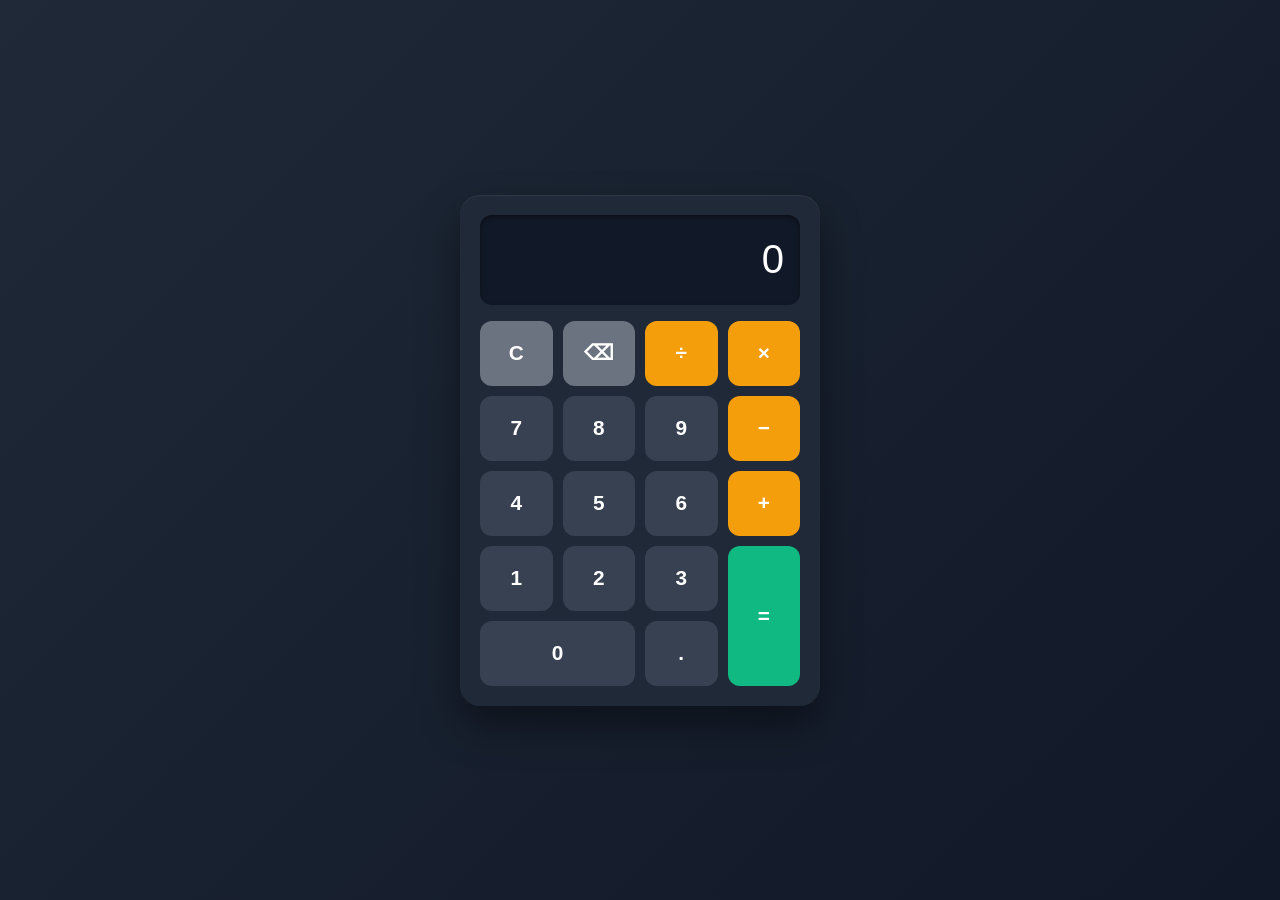
==== WEBDEV-L2-CALCULATOR/index.html @ feb8914d "Add files via upload" ====
<!DOCTYPE html>
<html lang="en">
<head>
  <meta charset="UTF-8">
  <meta name="viewport" content="width=device-width, initial-scale=1.0">
  <title>Vanilla JS Calculator</title>
  <link rel="stylesheet" href="style.css">
</head>
<body>

  <main class="calculator">
    <div class="display" id="display" aria-live="polite">0</div>

    <div class="buttons" id="buttons">
      <button class="control" data-action="clear">C</button>
      <button class="control" data-action="backspace">⌫</button>
      <button class="operator" data-operator="/">÷</button>
      <button class="operator" data-operator="*">×</button>

      <button data-number="7">7</button>
      <button data-number="8">8</button>
      <button data-number="9">9</button>
      <button class="operator" data-operator="-">−</button>

      <button data-number="4">4</button>
      <button data-number="5">5</button>
      <button data-number="6">6</button>
      <button class="operator" data-operator="+">+</button>

      <button data-number="1">1</button>
      <button data-number="2">2</button>
      <button data-number="3">3</button>
      <button class="equals" data-action="equals">=</button>

      <button class="zero" data-number="0">0</button>
      <button data-action="decimal">.</button>
    </div>
  </main>

  <script src="script.js"></script>
</body>
</html>
---- WEBDEV-L2-CALCULATOR/style.css ----
* {
  box-sizing: border-box;
  margin: 0;
  padding: 0;
}

body {
  min-height: 100vh;
  display: flex;
  justify-content: center;
  align-items: center;
  background: linear-gradient(135deg, #1f2937, #111827);
  font-family: Arial, Helvetica, sans-serif;
}

.calculator {
  width: min(90vw, 360px);
  padding: 20px;
  background: #1f2937;
  border-radius: 20px;
  box-shadow:
    0 20px 40px rgba(0, 0, 0, 0.4),
    inset 0 1px 1px rgba(255, 255, 255, 0.08);
}

.display {
  width: 100%;
  min-height: 90px;
  margin-bottom: 16px;
  padding: 20px 16px;

  display: flex;
  align-items: center;
  justify-content: flex-end;

  background: #111827;
  color: #ffffff;
  border-radius: 12px;

  font-size: clamp(1.8rem, 8vw, 2.5rem);
  font-weight: 500;
  overflow-x: auto;
  white-space: nowrap;

  box-shadow: inset 0 2px 5px rgba(0, 0, 0, 0.4);
}

.buttons {
  display: grid;
  grid-template-columns: repeat(4, 1fr);
  gap: 10px;
}

button {
  min-height: 65px;
  border: none;
  border-radius: 12px;

  background: #374151;
  color: #ffffff;

  font-size: 1.3rem;
  font-weight: 600;

  cursor: pointer;
  transition:
    background-color 0.15s ease,
    transform 0.1s ease;
}

button:hover {
  background: #4b5563;
}

button:active {
  transform: scale(0.95);
}

.operator {
  background: #f59e0b;
  color: #ffffff;
}

.operator:hover {
  background: #d97706;
}

.control {
  background: #6b7280;
}

.control:hover {
  background: #9ca3af;
}

.equals {
  grid-row: span 2;
  background: #10b981;
}

.equals:hover {
  background: #059669;
}

.zero {
  grid-column: span 2;
}

/* Make the calculator comfortable on small screens */
@media (max-height: 650px) {
  .calculator {
    padding: 14px;
  }

  .display {
    min-height: 70px;
    margin-bottom: 10px;
  }

  button {
    min-height: 52px;
  }

  .buttons {
    gap: 7px;
  }
}
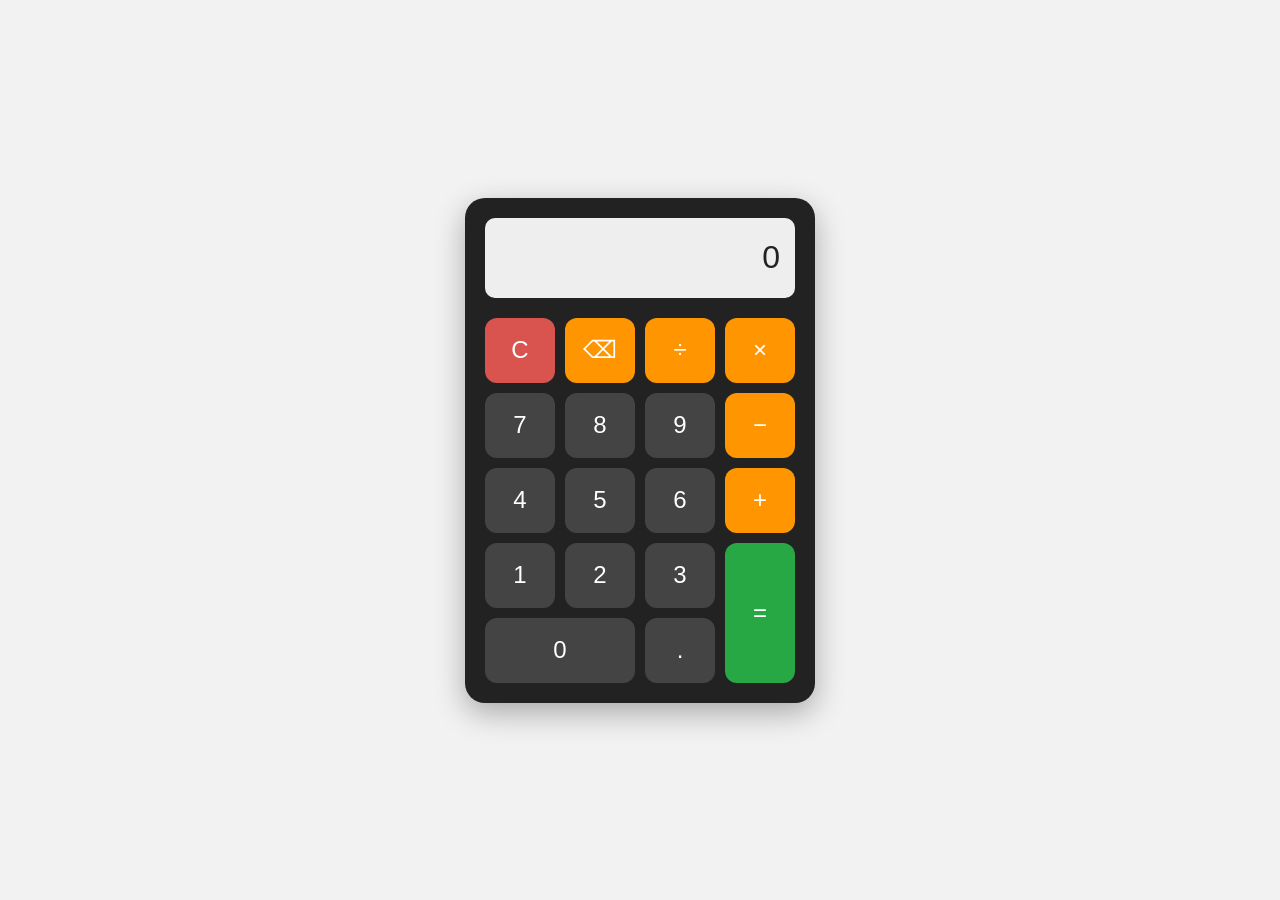
==== commit ab95afe2: "Add files via upload" ====
--- a/WEBDEV-L2-CALCULATOR/index.html
+++ b/WEBDEV-L2-CALCULATOR/index.html
@@ -1,42 +1,48 @@
 <!DOCTYPE html>
 <html lang="en">
 <head>
-  <meta charset="UTF-8">
-  <meta name="viewport" content="width=device-width, initial-scale=1.0">
-  <title>Vanilla JS Calculator</title>
-  <link rel="stylesheet" href="style.css">
+    <meta charset="UTF-8">
+    <meta name="viewport" content="width=device-width, initial-scale=1.0">
+    <title>Calculator</title>
+    <link rel="stylesheet" href="style.css">
 </head>
+
 <body>
 
-  <main class="calculator">
-    <div class="display" id="display" aria-live="polite">0</div>
+    <div class="calculator">
 
-    <div class="buttons" id="buttons">
-      <button class="control" data-action="clear">C</button>
-      <button class="control" data-action="backspace">⌫</button>
-      <button class="operator" data-operator="/">÷</button>
-      <button class="operator" data-operator="*">×</button>
+        <div class="display">
+            <input type="text" id="display" value="0" readonly>
+        </div>
 
-      <button data-number="7">7</button>
-      <button data-number="8">8</button>
-      <button data-number="9">9</button>
-      <button class="operator" data-operator="-">−</button>
+        <div class="buttons">
 
-      <button data-number="4">4</button>
-      <button data-number="5">5</button>
-      <button data-number="6">6</button>
-      <button class="operator" data-operator="+">+</button>
+            <button class="clear" id="clear">C</button>
+            <button class="operator" id="backspace">⌫</button>
+            <button class="operator" data-operator="/">÷</button>
+            <button class="operator" data-operator="*">×</button>
 
-      <button data-number="1">1</button>
-      <button data-number="2">2</button>
-      <button data-number="3">3</button>
-      <button class="equals" data-action="equals">=</button>
+            <button class="number" data-number="7">7</button>
+            <button class="number" data-number="8">8</button>
+            <button class="number" data-number="9">9</button>
+            <button class="operator" data-operator="-">−</button>
 
-      <button class="zero" data-number="0">0</button>
-      <button data-action="decimal">.</button>
+            <button class="number" data-number="4">4</button>
+            <button class="number" data-number="5">5</button>
+            <button class="number" data-number="6">6</button>
+            <button class="operator" data-operator="+">+</button>
+
+            <button class="number" data-number="1">1</button>
+            <button class="number" data-number="2">2</button>
+            <button class="number" data-number="3">3</button>
+            <button class="equals" id="equals">=</button>
+
+            <button class="number zero" data-number="0">0</button>
+            <button class="number" data-number=".">.</button>
+
+        </div>
     </div>
-  </main>
 
-  <script src="script.js"></script>
+    <script src="script.js"></script>
 </body>
 </html>
--- a/WEBDEV-L2-CALCULATOR/style.css
+++ b/WEBDEV-L2-CALCULATOR/style.css
@@ -1,127 +1,104 @@
 * {
-  box-sizing: border-box;
-  margin: 0;
-  padding: 0;
+    margin: 0;
+    padding: 0;
+    box-sizing: border-box;
 }
 
 body {
-  min-height: 100vh;
-  display: flex;
-  justify-content: center;
-  align-items: center;
-  background: linear-gradient(135deg, #1f2937, #111827);
-  font-family: Arial, Helvetica, sans-serif;
+    min-height: 100vh;
+    display: flex;
+    justify-content: center;
+    align-items: center;
+    background: #f2f2f2;
+    font-family: Arial, sans-serif;
 }
 
 .calculator {
-  width: min(90vw, 360px);
-  padding: 20px;
-  background: #1f2937;
-  border-radius: 20px;
-  box-shadow:
-    0 20px 40px rgba(0, 0, 0, 0.4),
-    inset 0 1px 1px rgba(255, 255, 255, 0.08);
+    width: 350px;
+    padding: 20px;
+    border-radius: 20px;
+    background: #222;
+    box-shadow: 0 10px 30px rgba(0, 0, 0, 0.3);
 }
 
 .display {
-  width: 100%;
-  min-height: 90px;
-  margin-bottom: 16px;
-  padding: 20px 16px;
+    width: 100%;
+    margin-bottom: 20px;
+}
 
-  display: flex;
-  align-items: center;
-  justify-content: flex-end;
-
-  background: #111827;
-  color: #ffffff;
-  border-radius: 12px;
-
-  font-size: clamp(1.8rem, 8vw, 2.5rem);
-  font-weight: 500;
-  overflow-x: auto;
-  white-space: nowrap;
-
-  box-shadow: inset 0 2px 5px rgba(0, 0, 0, 0.4);
+#display {
+    width: 100%;
+    height: 80px;
+    padding: 10px 15px;
+    border: none;
+    border-radius: 10px;
+    background: #eee;
+    color: #222;
+    font-size: 32px;
+    text-align: right;
+    outline: none;
 }
 
 .buttons {
-  display: grid;
-  grid-template-columns: repeat(4, 1fr);
-  gap: 10px;
+    display: grid;
+    grid-template-columns: repeat(4, 1fr);
+    gap: 10px;
 }
 
 button {
-  min-height: 65px;
-  border: none;
-  border-radius: 12px;
-
-  background: #374151;
-  color: #ffffff;
-
-  font-size: 1.3rem;
-  font-weight: 600;
-
-  cursor: pointer;
-  transition:
-    background-color 0.15s ease,
-    transform 0.1s ease;
+    height: 65px;
+    border: none;
+    border-radius: 12px;
+    font-size: 24px;
+    cursor: pointer;
+    transition: 0.2s;
 }
 
 button:hover {
-  background: #4b5563;
+    transform: scale(1.05);
 }
 
 button:active {
-  transform: scale(0.95);
+    transform: scale(0.95);
+}
+
+.number {
+    background: #444;
+    color: white;
 }
 
 .operator {
-  background: #f59e0b;
-  color: #ffffff;
+    background: #ff9500;
+    color: white;
 }
 
-.operator:hover {
-  background: #d97706;
-}
-
-.control {
-  background: #6b7280;
-}
-
-.control:hover {
-  background: #9ca3af;
+.clear {
+    background: #d9534f;
+    color: white;
 }
 
 .equals {
-  grid-row: span 2;
-  background: #10b981;
-}
-
-.equals:hover {
-  background: #059669;
+    background: #28a745;
+    color: white;
+    grid-row: span 2;
+    height: 140px;
 }
 
 .zero {
-  grid-column: span 2;
+    grid-column: span 2;
 }
 
-/* Make the calculator comfortable on small screens */
-@media (max-height: 650px) {
-  .calculator {
-    padding: 14px;
-  }
+@media (max-width: 400px) {
+    .calculator {
+        width: 90%;
+        padding: 15px;
+    }
 
-  .display {
-    min-height: 70px;
-    margin-bottom: 10px;
-  }
+    button {
+        height: 60px;
+    }
 
-  button {
-    min-height: 52px;
-  }
-
-  .buttons {
-    gap: 7px;
-  }
+    .equals {
+        height: 130px;
+    }
 }
